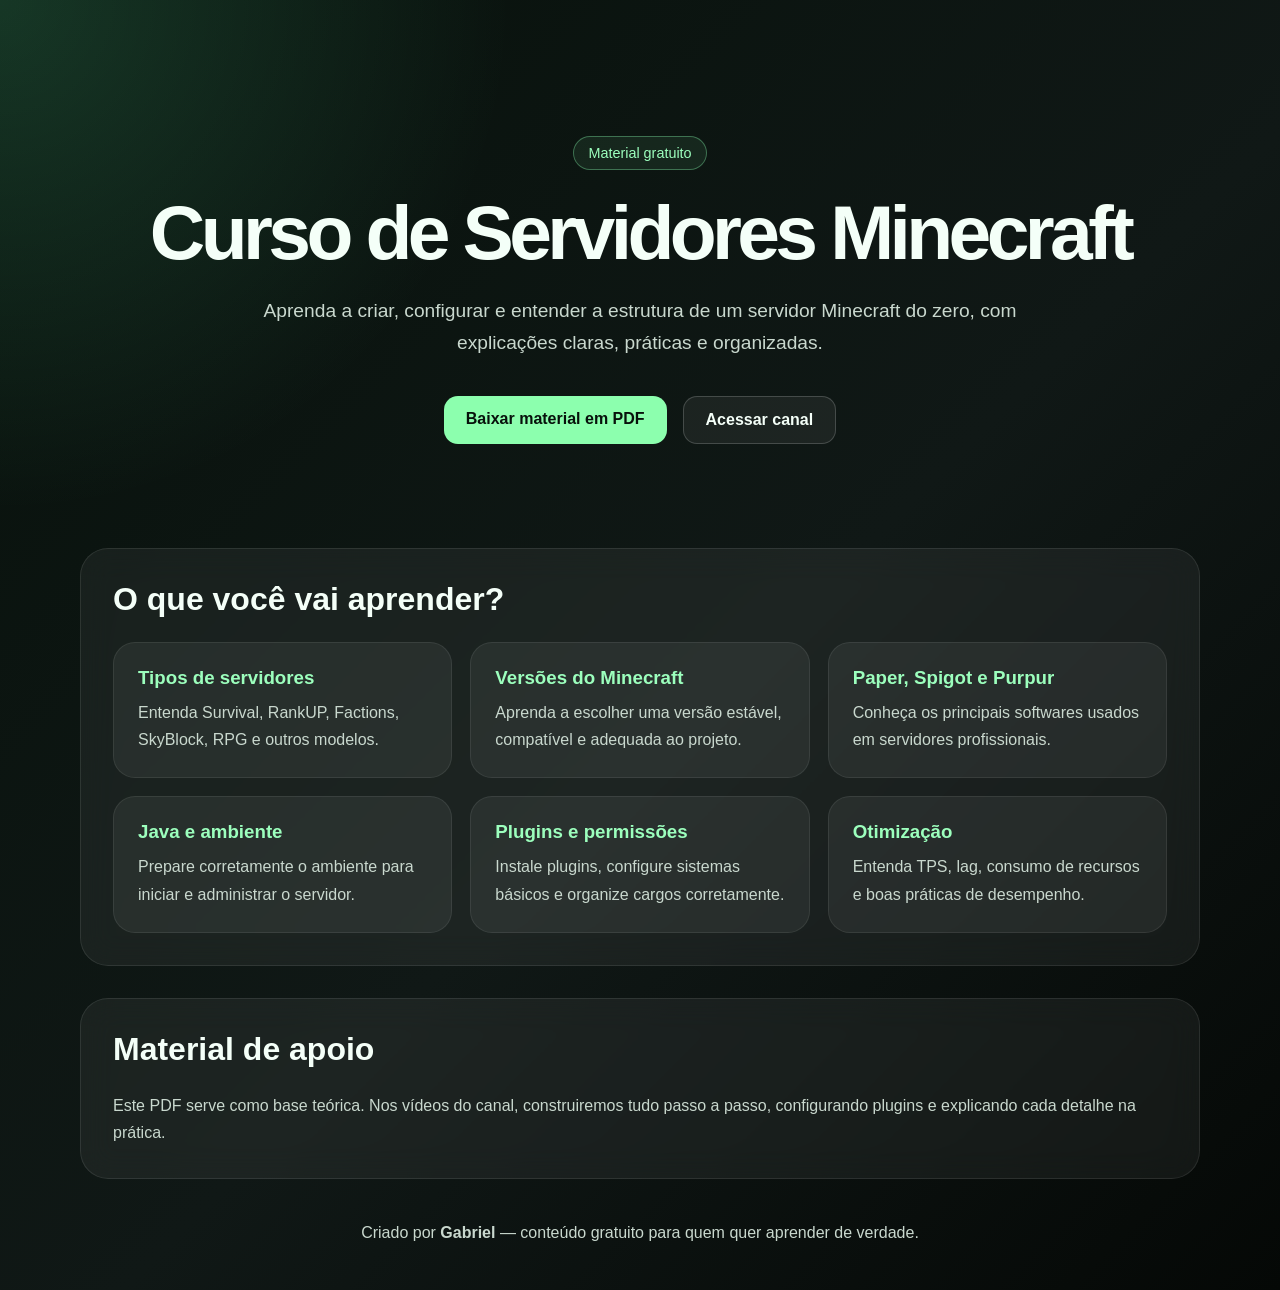
==== index.html @ 4a0dc55e "Update index.html" ====
<!DOCTYPE html>
<html lang="pt-BR">
<head>
  <meta charset="UTF-8" />
  <meta name="viewport" content="width=device-width, initial-scale=1.0" />
  <title>Curso de Servidores Minecraft | Gabriel</title>
  <link rel="stylesheet" href="style.css" />
</head>
<body>
  <main class="page">
    <section class="hero">
      <span class="badge">Material gratuito</span>

      <h1>Curso de Servidores Minecraft</h1>

      <p class="subtitle">
        Aprenda a criar, configurar e entender a estrutura de um servidor Minecraft
        do zero, com explicações claras, práticas e organizadas.
      </p>

      <div class="actions">
        <a class="button primary" href="MATERIAL_DIDÁTICO_CURSO-COMO-MONTAR-SERVIDOR-DE-MINECRAFT.pdf" download>
          Baixar material em PDF
        </a>

        <a class="button secondary" href="https://www.youtube.com/" target="_blank">
          Acessar canal
        </a>
      </div>
    </section>

    <section class="content">
      <h2>O que você vai aprender?</h2>

      <div class="grid">
        <article class="card">
          <h3>Tipos de servidores</h3>
          <p>Entenda Survival, RankUP, Factions, SkyBlock, RPG e outros modelos.</p>
        </article>

        <article class="card">
          <h3>Versões do Minecraft</h3>
          <p>Aprenda a escolher uma versão estável, compatível e adequada ao projeto.</p>
        </article>

        <article class="card">
          <h3>Paper, Spigot e Purpur</h3>
          <p>Conheça os principais softwares usados em servidores profissionais.</p>
        </article>

        <article class="card">
          <h3>Java e ambiente</h3>
          <p>Prepare corretamente o ambiente para iniciar e administrar o servidor.</p>
        </article>

        <article class="card">
          <h3>Plugins e permissões</h3>
          <p>Instale plugins, configure sistemas básicos e organize cargos corretamente.</p>
        </article>

        <article class="card">
          <h3>Otimização</h3>
          <p>Entenda TPS, lag, consumo de recursos e boas práticas de desempenho.</p>
        </article>
      </div>
    </section>

    <section class="notice">
      <h2>Material de apoio</h2>
      <p>
        Este PDF serve como base teórica. Nos vídeos do canal, construiremos tudo
        passo a passo, configurando plugins e explicando cada detalhe na prática.
      </p>
    </section>

    <footer>
      <p>
        Criado por <strong>Gabriel</strong> — conteúdo gratuito para quem quer aprender de verdade.
      </p>
    </footer>
  </main>
</body>
</html>
---- style.css ----
* {
  box-sizing: border-box;
  margin: 0;
  padding: 0;
}

body {
  font-family: Inter, Arial, sans-serif;
  background:
    radial-gradient(circle at top left, rgba(102, 255, 178, 0.16), transparent 32rem),
    linear-gradient(135deg, #07110b, #101816 55%, #050806);
  color: #f4fff8;
  min-height: 100vh;
}

.page {
  width: min(1120px, 92%);
  margin: 0 auto;
  padding: 64px 0 32px;
}

.hero {
  text-align: center;
  padding: 72px 24px;
}

.badge {
  display: inline-block;
  margin-bottom: 24px;
  padding: 8px 14px;
  border: 1px solid rgba(137, 255, 177, 0.35);
  border-radius: 999px;
  color: #9cffbd;
  background: rgba(137, 255, 177, 0.08);
  font-size: 0.9rem;
}

h1 {
  font-size: clamp(2.4rem, 6vw, 5rem);
  line-height: 1;
  margin-bottom: 24px;
  letter-spacing: -0.06em;
}

.subtitle {
  max-width: 760px;
  margin: 0 auto;
  color: #c9d8ce;
  font-size: 1.2rem;
  line-height: 1.7;
}

.actions {
  margin-top: 36px;
  display: flex;
  justify-content: center;
  gap: 16px;
  flex-wrap: wrap;
}

.button {
  text-decoration: none;
  padding: 14px 22px;
  border-radius: 14px;
  font-weight: 700;
  transition: 0.2s ease;
}

.button:hover {
  transform: translateY(-2px);
}

.primary {
  background: #8cffae;
  color: #07110b;
}

.secondary {
  color: #f4fff8;
  border: 1px solid rgba(255, 255, 255, 0.18);
  background: rgba(255, 255, 255, 0.06);
}

.content,
.notice {
  margin-top: 32px;
  padding: 32px;
  border-radius: 28px;
  background: rgba(255, 255, 255, 0.055);
  border: 1px solid rgba(255, 255, 255, 0.09);
  backdrop-filter: blur(16px);
}

h2 {
  font-size: 2rem;
  margin-bottom: 24px;
}

.grid {
  display: grid;
  grid-template-columns: repeat(3, 1fr);
  gap: 18px;
}

.card {
  padding: 24px;
  border-radius: 22px;
  background: rgba(255, 255, 255, 0.06);
  border: 1px solid rgba(255, 255, 255, 0.08);
}

.card h3 {
  margin-bottom: 10px;
  color: #9cffbd;
}

.card p,
.notice p,
footer p {
  color: #c9d8ce;
  line-height: 1.7;
}

footer {
  text-align: center;
  padding: 40px 0 12px;
}

@media (max-width: 860px) {
  .grid {
    grid-template-columns: 1fr;
  }

  .hero {
    padding: 48px 0;
  }

  .content,
  .notice {
    padding: 24px;
  }
}
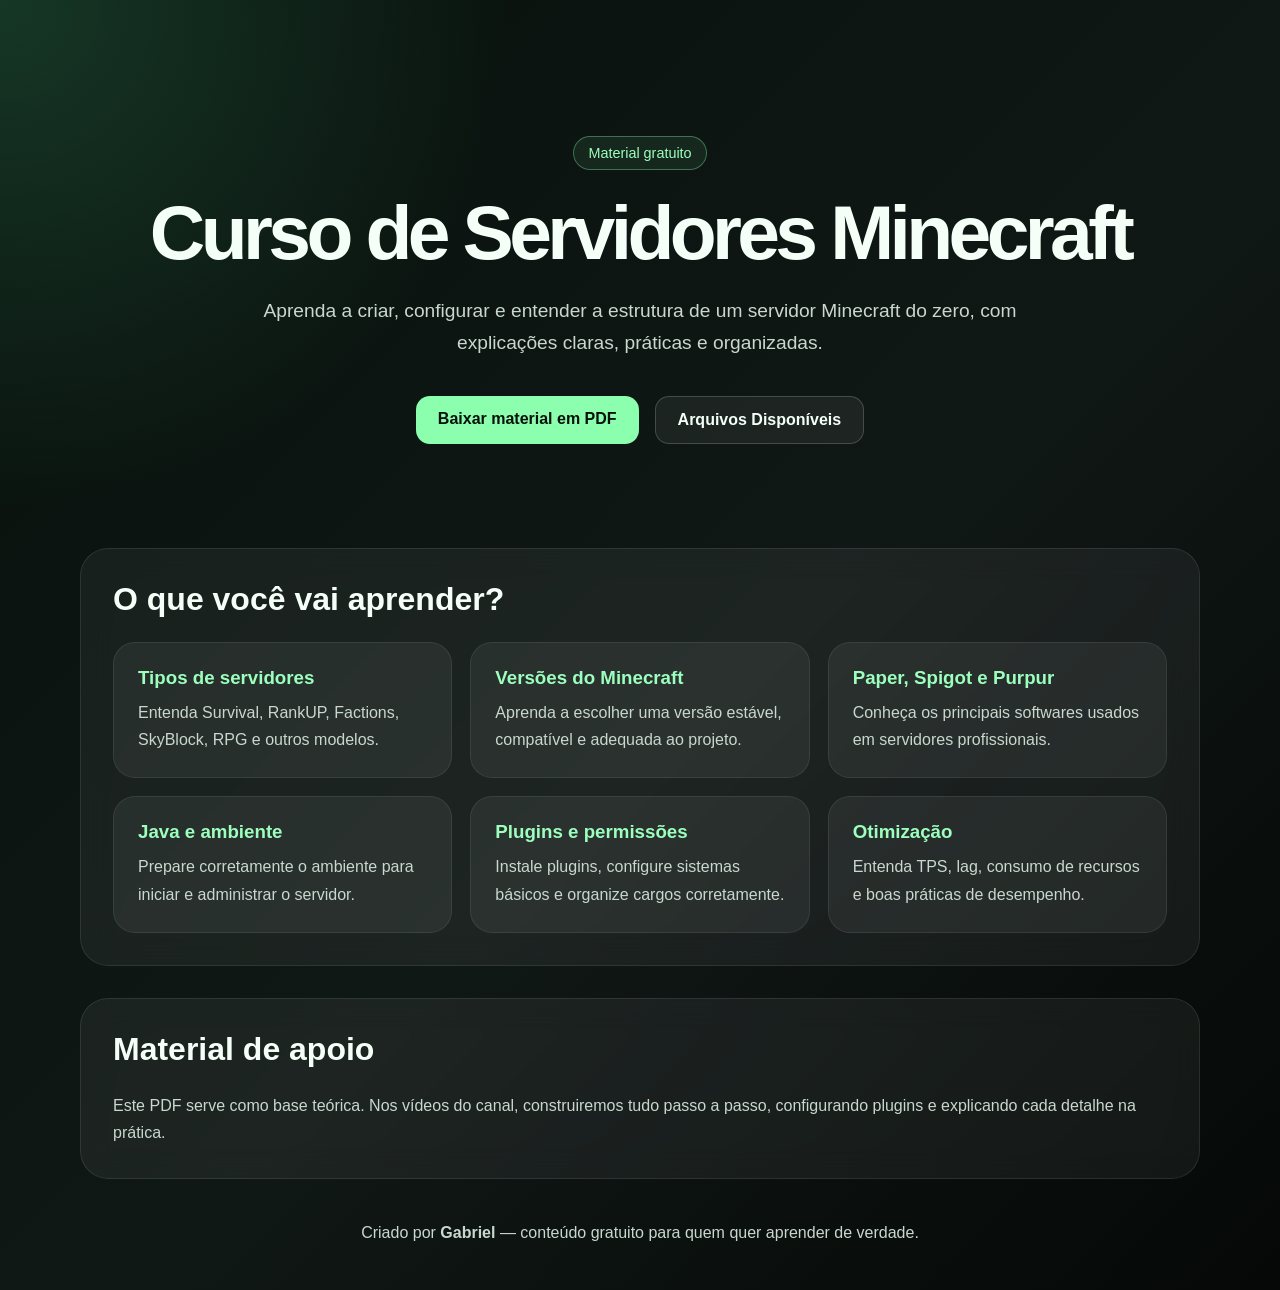
==== commit fb109a77: "Update index.html" ====
--- a/index.html
+++ b/index.html
@@ -23,8 +23,8 @@
           Baixar material em PDF
         </a>
 
-        <a class="button secondary" href="https://www.youtube.com/" target="_blank">
-          Acessar canal
+        <a class="button secondary" href="https://www.youtube.com/@bielrodrigueslima" target="_blank">
+          Arquivos Disponíveis
         </a>
       </div>
     </section>
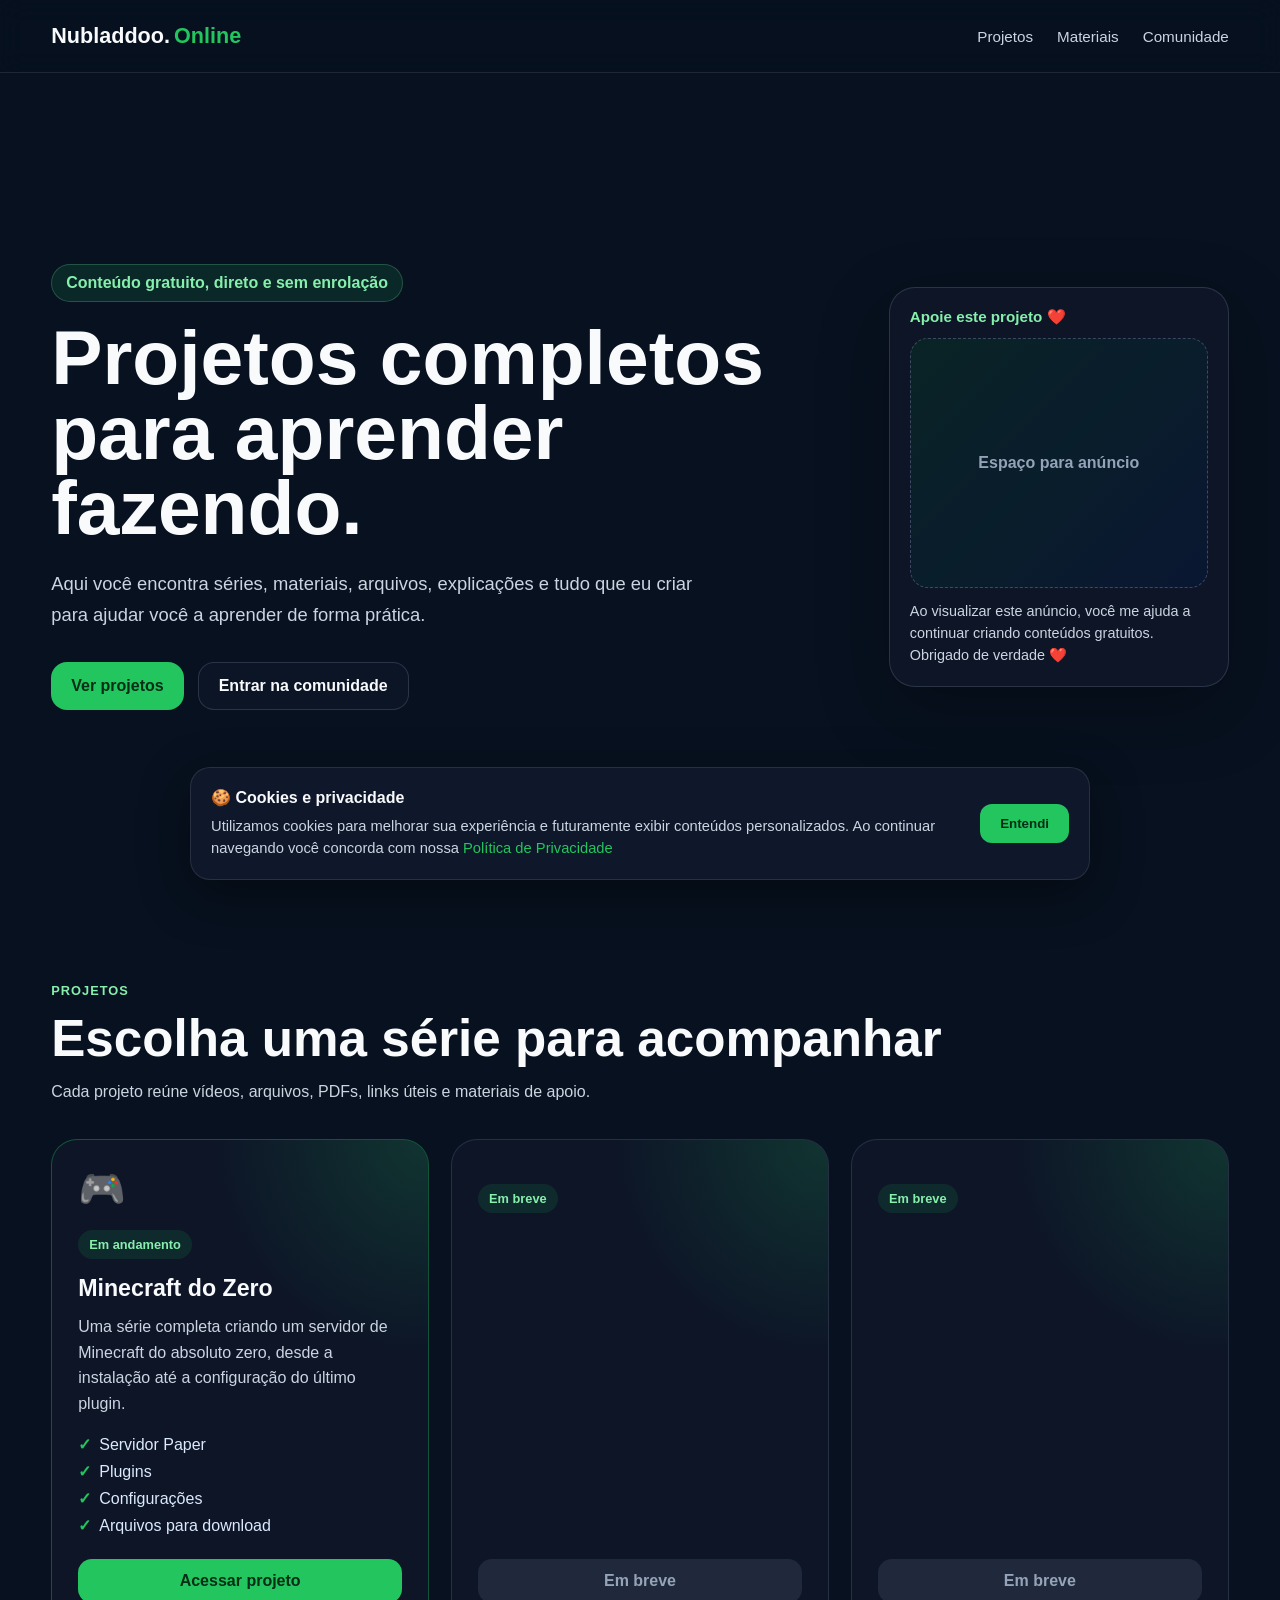
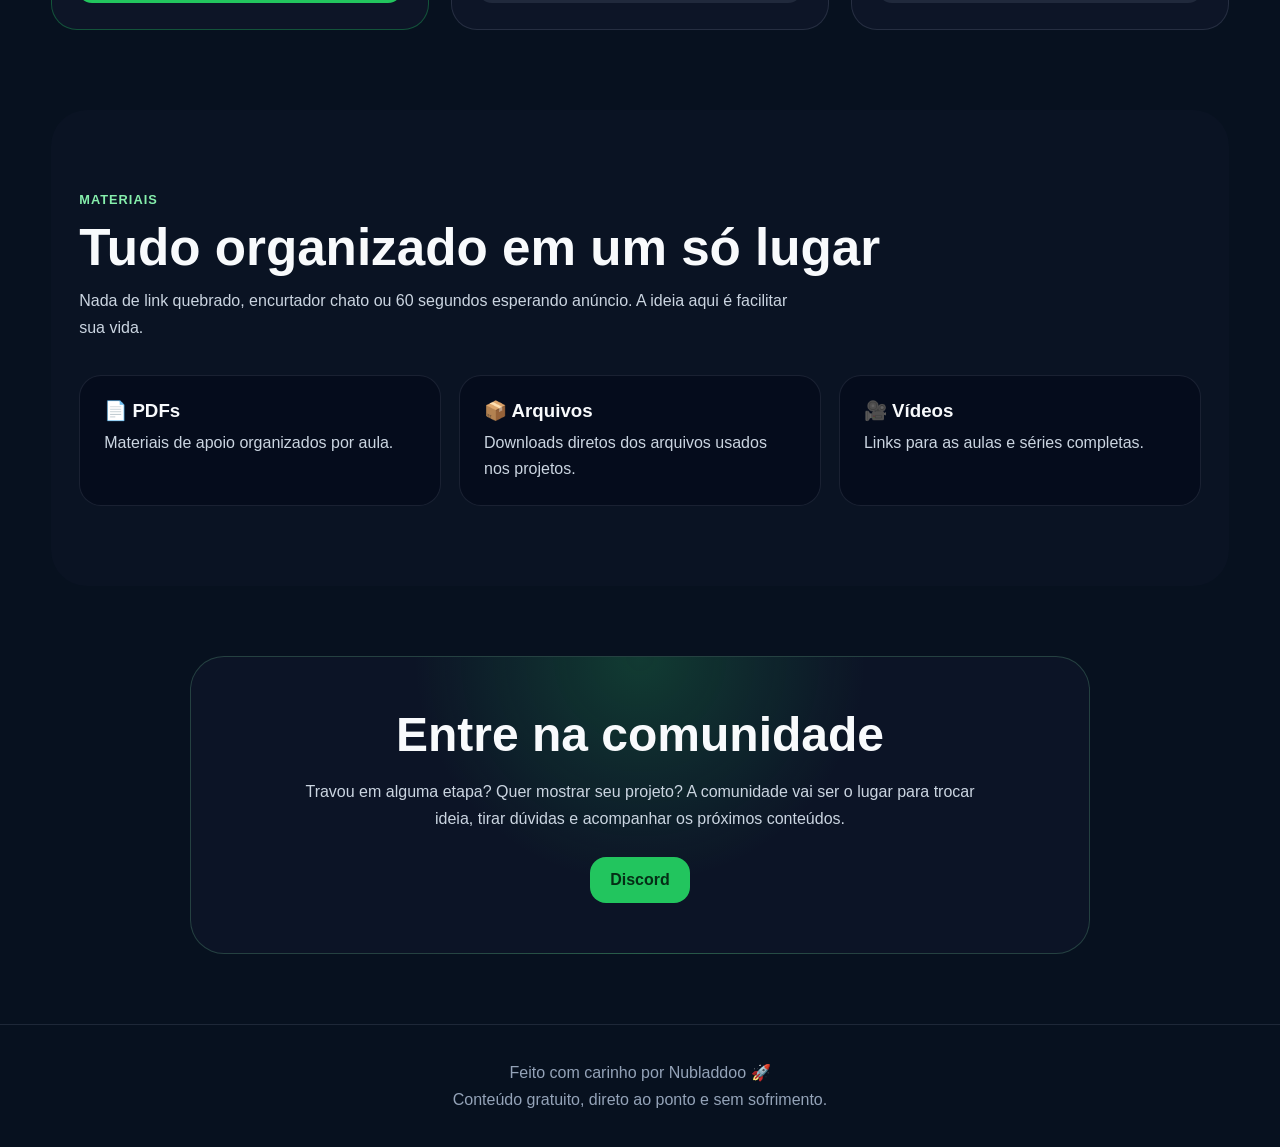
==== commit 22300c9c: "Add files via upload" ====
--- a/index.html
+++ b/index.html
@@ -1,83 +1,206 @@
-<!DOCTYPE html>
-<html lang="pt-BR">
-<head>
-  <meta charset="UTF-8" />
-  <meta name="viewport" content="width=device-width, initial-scale=1.0" />
-  <title>Curso de Servidores Minecraft | Gabriel</title>
-  <link rel="stylesheet" href="style.css" />
-</head>
-<body>
-  <main class="page">
-    <section class="hero">
-      <span class="badge">Material gratuito</span>
-
-      <h1>Curso de Servidores Minecraft</h1>
-
-      <p class="subtitle">
-        Aprenda a criar, configurar e entender a estrutura de um servidor Minecraft
-        do zero, com explicações claras, práticas e organizadas.
-      </p>
-
-      <div class="actions">
-        <a class="button primary" href="MATERIAL_DIDÁTICO_CURSO-COMO-MONTAR-SERVIDOR-DE-MINECRAFT.pdf" download>
-          Baixar material em PDF
-        </a>
-
-        <a class="button secondary" href="https://www.youtube.com/@bielrodrigueslima" target="_blank">
-          Arquivos Disponíveis
-        </a>
-      </div>
-    </section>
-
-    <section class="content">
-      <h2>O que você vai aprender?</h2>
-
-      <div class="grid">
-        <article class="card">
-          <h3>Tipos de servidores</h3>
-          <p>Entenda Survival, RankUP, Factions, SkyBlock, RPG e outros modelos.</p>
-        </article>
-
-        <article class="card">
-          <h3>Versões do Minecraft</h3>
-          <p>Aprenda a escolher uma versão estável, compatível e adequada ao projeto.</p>
-        </article>
-
-        <article class="card">
-          <h3>Paper, Spigot e Purpur</h3>
-          <p>Conheça os principais softwares usados em servidores profissionais.</p>
-        </article>
-
-        <article class="card">
-          <h3>Java e ambiente</h3>
-          <p>Prepare corretamente o ambiente para iniciar e administrar o servidor.</p>
-        </article>
-
-        <article class="card">
-          <h3>Plugins e permissões</h3>
-          <p>Instale plugins, configure sistemas básicos e organize cargos corretamente.</p>
-        </article>
-
-        <article class="card">
-          <h3>Otimização</h3>
-          <p>Entenda TPS, lag, consumo de recursos e boas práticas de desempenho.</p>
-        </article>
-      </div>
-    </section>
-
-    <section class="notice">
-      <h2>Material de apoio</h2>
-      <p>
-        Este PDF serve como base teórica. Nos vídeos do canal, construiremos tudo
-        passo a passo, configurando plugins e explicando cada detalhe na prática.
-      </p>
-    </section>
-
-    <footer>
-      <p>
-        Criado por <strong>Gabriel</strong> — conteúdo gratuito para quem quer aprender de verdade.
-      </p>
-    </footer>
-  </main>
-</body>
-</html>
+<!DOCTYPE html>
+<html lang="pt-BR">
+<head>
+  <meta charset="UTF-8" />
+  <meta name="viewport" content="width=device-width, initial-scale=1.0" />
+
+  <title>Nubladdoo Online</title>
+  <meta name="description" content="Projetos, materiais, aulas e conteúdos criados por Nubladdoo." />
+
+  <link rel="stylesheet" href="style.css" />
+
+  <!-- Google AdSense futuramente aqui -->
+</head>
+<body>
+  <header class="header">
+    <nav class="nav">
+      <a href="/" class="logo">Nubladdoo.<span>Online</span></a>
+
+      <div class="nav-links">
+        <a href="#projetos">Projetos</a>
+        <a href="#materiais">Materiais</a>
+        <a href="#comunidade">Comunidade</a>
+      </div>
+    </nav>
+  </header>
+
+  <main>
+    <section class="hero">
+      <div class="hero-content">
+        <span class="tag">Conteúdo gratuito, direto e sem enrolação</span>
+
+        <h1>Projetos completos para aprender fazendo.</h1>
+
+        <p>
+          Aqui você encontra séries, materiais, arquivos, explicações e tudo que eu criar
+          para ajudar você a aprender de forma prática.
+        </p>
+
+        <div class="hero-actions">
+          <a href="#projetos" class="btn primary">Ver projetos</a>
+          <a href="#comunidade" class="btn secondary">Entrar na comunidade</a>
+        </div>
+      </div>
+
+      <aside class="ad-box">
+        <p class="ad-label">Apoie este projeto ❤️</p>
+
+        <div class="ad-placeholder">
+          Espaço para anúncio
+        </div>
+
+        <p class="ad-text">
+          Ao visualizar este anúncio, você me ajuda a continuar criando conteúdos gratuitos.
+          Obrigado de verdade ❤️
+        </p>
+      </aside>
+    </section>
+
+    <section id="projetos" class="section">
+      <div class="section-title">
+        <span>Projetos</span>
+        <h2>Escolha uma série para acompanhar</h2>
+        <p>
+          Cada projeto reúne vídeos, arquivos, PDFs, links úteis e materiais de apoio.
+        </p>
+      </div>
+
+      <div class="projects-grid">
+        <article class="project-card featured">
+          <div class="project-icon">🎮</div>
+          <span class="project-status">Em andamento</span>
+
+          <h3>Minecraft do Zero</h3>
+
+          <p>
+            Uma série completa criando um servidor de Minecraft do absoluto zero,
+            desde a instalação até a configuração do último plugin.
+          </p>
+
+          <ul>
+            <li>Servidor Paper</li>
+            <li>Plugins</li>
+            <li>Configurações</li>
+            <li>Arquivos para download</li>
+          </ul>
+
+          <a href="projetos/minecraft.html" class="card-link">Acessar projeto</a>
+        </article>
+
+        <article class="project-card coming">
+          <div class="project-icon"></div>
+          <span class="project-status">Em breve</span>
+
+          <h3></h3>
+
+          <p>
+            
+          </p>
+
+          <a href="#" class="card-link disabled">Em breve</a>
+        </article>
+
+        <article class="project-card coming">
+          <div class="project-icon"></div>
+          <span class="project-status">Em breve</span>
+
+          <h3></h3>
+
+          <p>
+            
+          </p>
+
+          <a href="#" class="card-link disabled">Em breve</a>
+        </article>
+      </div>
+    </section>
+
+    <section id="materiais" class="section soft">
+      <div class="section-title">
+        <span>Materiais</span>
+        <h2>Tudo organizado em um só lugar</h2>
+        <p>
+          Nada de link quebrado, encurtador chato ou 60 segundos esperando anúncio.
+          A ideia aqui é facilitar sua vida.
+        </p>
+      </div>
+
+      <div class="features">
+        <div class="feature">
+          <h3>📄 PDFs</h3>
+          <p>Materiais de apoio organizados por aula.</p>
+        </div>
+
+        <div class="feature">
+          <h3>📦 Arquivos</h3>
+          <p>Downloads diretos dos arquivos usados nos projetos.</p>
+        </div>
+
+        <div class="feature">
+          <h3>🎥 Vídeos</h3>
+          <p>Links para as aulas e séries completas.</p>
+        </div>
+      </div>
+    </section>
+
+    <section id="comunidade" class="community">
+      <h2>Entre na comunidade</h2>
+      <p>
+        Travou em alguma etapa? Quer mostrar seu projeto? A comunidade vai ser o lugar
+        para trocar ideia, tirar dúvidas e acompanhar os próximos conteúdos.
+      </p>
+
+      <a href="https://discord.gg/9QqcjNRvB5" target="_blank" class="btn primary">Discord</a>
+    </section>
+  </main>
+
+  <footer class="footer">
+    <p>Feito com carinho por Nubladdoo 🚀</p>
+    <p>Conteúdo gratuito, direto ao ponto e sem sofrimento.</p>
+  </footer>
+
+  <div id="cookieBanner" class="cookie-banner">
+
+<div>
+
+<strong>🍪 Cookies e privacidade</strong>
+
+<p>
+Utilizamos cookies para melhorar sua experiência e futuramente
+exibir conteúdos personalizados.
+
+Ao continuar navegando você concorda com nossa
+<a href="privacidade.html">
+Política de Privacidade
+</a>
+</p>
+
+</div>
+
+<button onclick="acceptCookies()">
+
+Entendi
+
+</button>
+
+</div>
+
+<script>
+
+if(localStorage.getItem("cookieAccepted")){
+
+document.getElementById("cookieBanner").style.display="none";
+
+}
+
+function acceptCookies(){
+
+localStorage.setItem("cookieAccepted","true");
+
+document.getElementById("cookieBanner").style.display="none";
+
+}
+
+</script>
+</body>
+</html>
--- a/style.css
+++ b/style.css
@@ -1,142 +1,582 @@
-* {
-  box-sizing: border-box;
-  margin: 0;
-  padding: 0;
-}
-
-body {
-  font-family: Inter, Arial, sans-serif;
-  background:
-    radial-gradient(circle at top left, rgba(102, 255, 178, 0.16), transparent 32rem),
-    linear-gradient(135deg, #07110b, #101816 55%, #050806);
-  color: #f4fff8;
-  min-height: 100vh;
-}
-
-.page {
-  width: min(1120px, 92%);
-  margin: 0 auto;
-  padding: 64px 0 32px;
-}
-
-.hero {
-  text-align: center;
-  padding: 72px 24px;
-}
-
-.badge {
-  display: inline-block;
-  margin-bottom: 24px;
-  padding: 8px 14px;
-  border: 1px solid rgba(137, 255, 177, 0.35);
-  border-radius: 999px;
-  color: #9cffbd;
-  background: rgba(137, 255, 177, 0.08);
-  font-size: 0.9rem;
-}
-
-h1 {
-  font-size: clamp(2.4rem, 6vw, 5rem);
-  line-height: 1;
-  margin-bottom: 24px;
-  letter-spacing: -0.06em;
-}
-
-.subtitle {
-  max-width: 760px;
-  margin: 0 auto;
-  color: #c9d8ce;
-  font-size: 1.2rem;
-  line-height: 1.7;
-}
-
-.actions {
-  margin-top: 36px;
-  display: flex;
-  justify-content: center;
-  gap: 16px;
-  flex-wrap: wrap;
-}
-
-.button {
-  text-decoration: none;
-  padding: 14px 22px;
-  border-radius: 14px;
-  font-weight: 700;
-  transition: 0.2s ease;
-}
-
-.button:hover {
-  transform: translateY(-2px);
-}
-
-.primary {
-  background: #8cffae;
-  color: #07110b;
-}
-
-.secondary {
-  color: #f4fff8;
-  border: 1px solid rgba(255, 255, 255, 0.18);
-  background: rgba(255, 255, 255, 0.06);
-}
-
-.content,
-.notice {
-  margin-top: 32px;
-  padding: 32px;
-  border-radius: 28px;
-  background: rgba(255, 255, 255, 0.055);
-  border: 1px solid rgba(255, 255, 255, 0.09);
-  backdrop-filter: blur(16px);
-}
-
-h2 {
-  font-size: 2rem;
-  margin-bottom: 24px;
-}
-
-.grid {
-  display: grid;
-  grid-template-columns: repeat(3, 1fr);
-  gap: 18px;
-}
-
-.card {
-  padding: 24px;
-  border-radius: 22px;
-  background: rgba(255, 255, 255, 0.06);
-  border: 1px solid rgba(255, 255, 255, 0.08);
-}
-
-.card h3 {
-  margin-bottom: 10px;
-  color: #9cffbd;
-}
-
-.card p,
-.notice p,
-footer p {
-  color: #c9d8ce;
-  line-height: 1.7;
-}
-
-footer {
-  text-align: center;
-  padding: 40px 0 12px;
-}
-
-@media (max-width: 860px) {
-  .grid {
-    grid-template-columns: 1fr;
-  }
-
-  .hero {
-    padding: 48px 0;
-  }
-
-  .content,
-  .notice {
-    padding: 24px;
-  }
-}
+* {
+  margin: 0;
+  padding: 0;
+  box-sizing: border-box;
+}
+
+html {
+  scroll-behavior: smooth;
+}
+
+body {
+  font-family: Arial, Helvetica, sans-serif;
+  background: #07111f;
+  color: #f8fafc;
+}
+
+a {
+  color: inherit;
+  text-decoration: none;
+}
+
+.header {
+  position: sticky;
+  top: 0;
+  z-index: 20;
+  background: rgba(7, 17, 31, 0.85);
+  backdrop-filter: blur(14px);
+  border-bottom: 1px solid rgba(148, 163, 184, 0.16);
+}
+
+.nav {
+  width: min(1180px, 92%);
+  margin: 0 auto;
+  height: 72px;
+  display: flex;
+  justify-content: space-between;
+  align-items: center;
+}
+
+.logo {
+  font-size: 1.35rem;
+  font-weight: 900;
+}
+
+.logo span {
+  color: #22c55e;
+  margin-left: 4px;
+}
+
+.nav-links {
+  display: flex;
+  gap: 24px;
+  color: #cbd5e1;
+  font-size: 0.95rem;
+}
+
+.nav-links a:hover {
+  color: #86efac;
+}
+
+.hero {
+  width: min(1180px, 92%);
+  margin: 0 auto;
+  min-height: calc(100vh - 72px);
+  display: grid;
+  grid-template-columns: 1fr 340px;
+  gap: 40px;
+  align-items: center;
+  padding: 54px 0;
+}
+
+.hero-content h1 {
+  font-size: clamp(2.6rem, 6vw, 5rem);
+  line-height: 0.98;
+  max-width: 780px;
+  margin: 18px 0 22px;
+}
+
+.hero-content p {
+  max-width: 680px;
+  color: #cbd5e1;
+  font-size: 1.15rem;
+  line-height: 1.7;
+}
+
+.tag {
+  display: inline-block;
+  padding: 9px 14px;
+  border-radius: 999px;
+  background: rgba(34, 197, 94, 0.13);
+  color: #86efac;
+  border: 1px solid rgba(134, 239, 172, 0.22);
+  font-weight: 700;
+}
+
+.hero-actions {
+  display: flex;
+  flex-wrap: wrap;
+  gap: 14px;
+  margin-top: 32px;
+}
+
+.btn {
+  display: inline-flex;
+  align-items: center;
+  justify-content: center;
+  padding: 14px 20px;
+  border-radius: 16px;
+  font-weight: 800;
+  transition: 0.2s ease;
+}
+
+.btn:hover {
+  transform: translateY(-2px);
+}
+
+.primary {
+  background: #22c55e;
+  color: #052e16;
+}
+
+.secondary {
+  background: rgba(15, 23, 42, 0.75);
+  border: 1px solid rgba(148, 163, 184, 0.22);
+  color: #f8fafc;
+}
+
+.ad-box {
+  background: rgba(15, 23, 42, 0.8);
+  border: 1px solid rgba(148, 163, 184, 0.22);
+  border-radius: 26px;
+  padding: 20px;
+  box-shadow: 0 24px 70px rgba(0, 0, 0, 0.28);
+}
+
+.ad-label {
+  color: #86efac;
+  font-weight: 800;
+  margin-bottom: 12px;
+  font-size: 0.95rem;
+}
+
+.ad-placeholder {
+  height: 250px;
+  border-radius: 18px;
+  background:
+    linear-gradient(135deg, rgba(34, 197, 94, 0.14), rgba(59, 130, 246, 0.1)),
+    rgba(2, 6, 23, 0.7);
+  border: 1px dashed rgba(148, 163, 184, 0.35);
+  display: grid;
+  place-items: center;
+  color: #94a3b8;
+  font-weight: 700;
+}
+
+.ad-text {
+  margin-top: 12px;
+  color: #cbd5e1;
+  font-size: 0.9rem;
+  line-height: 1.55;
+}
+
+.section {
+  width: min(1180px, 92%);
+  margin: 0 auto;
+  padding: 80px 0;
+}
+
+.section-title {
+  margin-bottom: 34px;
+}
+
+.section-title span {
+  color: #86efac;
+  font-weight: 900;
+  text-transform: uppercase;
+  letter-spacing: 0.08em;
+  font-size: 0.8rem;
+}
+
+.section-title h2 {
+  font-size: clamp(2rem, 4vw, 3.2rem);
+  margin: 10px 0;
+}
+
+.section-title p {
+  color: #cbd5e1;
+  max-width: 720px;
+  line-height: 1.7;
+}
+
+.projects-grid {
+  display: grid;
+  grid-template-columns: repeat(3, 1fr);
+  gap: 22px;
+}
+
+.project-card {
+  min-height: 390px;
+  padding: 26px;
+  border-radius: 26px;
+  background: rgba(15, 23, 42, 0.82);
+  border: 1px solid rgba(148, 163, 184, 0.18);
+  display: flex;
+  flex-direction: column;
+  position: relative;
+  overflow: hidden;
+}
+
+.project-card::before {
+  content: "";
+  position: absolute;
+  inset: -1px;
+  background: radial-gradient(circle at top right, rgba(34, 197, 94, 0.18), transparent 35%);
+  pointer-events: none;
+}
+
+.featured {
+  border-color: rgba(34, 197, 94, 0.35);
+}
+
+.project-icon {
+  font-size: 2.4rem;
+  margin-bottom: 18px;
+}
+
+.project-status {
+  width: fit-content;
+  padding: 7px 11px;
+  border-radius: 999px;
+  background: rgba(34, 197, 94, 0.12);
+  color: #86efac;
+  font-size: 0.8rem;
+  font-weight: 800;
+  margin-bottom: 16px;
+}
+
+.project-card h3 {
+  font-size: 1.45rem;
+  margin-bottom: 12px;
+}
+
+.project-card p {
+  color: #cbd5e1;
+  line-height: 1.6;
+  margin-bottom: 18px;
+}
+
+.project-card ul {
+  list-style: none;
+  color: #dbeafe;
+  display: grid;
+  gap: 8px;
+  margin-bottom: 24px;
+}
+
+.project-card li::before {
+  content: "✓";
+  color: #22c55e;
+  margin-right: 8px;
+  font-weight: 900;
+}
+
+.card-link {
+  margin-top: auto;
+  display: inline-flex;
+  justify-content: center;
+  padding: 13px 18px;
+  border-radius: 14px;
+  background: #22c55e;
+  color: #052e16;
+  font-weight: 900;
+}
+
+.card-link.disabled {
+  background: rgba(148, 163, 184, 0.14);
+  color: #94a3b8;
+  pointer-events: none;
+}
+
+.soft {
+  background: rgba(15, 23, 42, 0.42);
+  border-radius: 36px;
+  padding-left: 28px;
+  padding-right: 28px;
+}
+
+.features {
+  display: grid;
+  grid-template-columns: repeat(3, 1fr);
+  gap: 18px;
+}
+
+.feature {
+  padding: 24px;
+  border-radius: 22px;
+  background: rgba(2, 6, 23, 0.52);
+  border: 1px solid rgba(148, 163, 184, 0.14);
+}
+
+.feature h3 {
+  margin-bottom: 8px;
+}
+
+.feature p {
+  color: #cbd5e1;
+  line-height: 1.6;
+}
+
+.community {
+  width: min(900px, 92%);
+  margin: 70px auto;
+  text-align: center;
+  padding: 50px 26px;
+  border-radius: 34px;
+  background:
+    radial-gradient(circle at top, rgba(34, 197, 94, 0.22), transparent 42%),
+    rgba(15, 23, 42, 0.78);
+  border: 1px solid rgba(134, 239, 172, 0.2);
+}
+
+.community h2 {
+  font-size: clamp(2rem, 4vw, 3rem);
+  margin-bottom: 16px;
+}
+
+.community p {
+  color: #cbd5e1;
+  line-height: 1.7;
+  margin: 0 auto 24px;
+  max-width: 700px;
+}
+
+.footer {
+  border-top: 1px solid rgba(148, 163, 184, 0.16);
+  padding: 34px 20px;
+  text-align: center;
+  color: #94a3b8;
+  line-height: 1.7;
+}
+
+@media (max-width: 900px) {
+  .hero {
+    grid-template-columns: 1fr;
+    min-height: auto;
+  }
+
+  .ad-box {
+    max-width: 420px;
+  }
+
+  .projects-grid,
+  .features {
+    grid-template-columns: 1fr;
+  }
+
+  .nav-links {
+    display: none;
+  }
+}
+
+.project-hero {
+  width: min(1180px, 92%);
+  margin: 0 auto;
+  min-height: 520px;
+  display: grid;
+  grid-template-columns: 1fr 340px;
+  gap: 40px;
+  align-items: center;
+  padding: 60px 0;
+}
+
+.project-hero h1 {
+  font-size: clamp(3rem, 7vw, 5.4rem);
+  line-height: 0.95;
+  margin: 18px 0 22px;
+}
+
+.project-hero p {
+  max-width: 720px;
+  color: #cbd5e1;
+  font-size: 1.15rem;
+  line-height: 1.7;
+}
+
+.small-ad .ad-placeholder.small {
+  height: 180px;
+}
+
+.video-grid {
+  display: grid;
+  grid-template-columns: repeat(2, 1fr);
+  gap: 22px;
+}
+
+.video-card {
+  overflow: hidden;
+  border-radius: 26px;
+  background: rgba(15, 23, 42, 0.82);
+  border: 1px solid rgba(148, 163, 184, 0.18);
+}
+
+.video-thumb {
+  height: 220px;
+  display: grid;
+  place-items: center;
+  background:
+    linear-gradient(135deg, rgba(34, 197, 94, 0.24), rgba(59, 130, 246, 0.12)),
+    rgba(2, 6, 23, 0.9);
+  color: #86efac;
+  font-size: 1.8rem;
+  font-weight: 900;
+}
+
+.video-content {
+  padding: 24px;
+}
+
+.video-content h3 {
+  font-size: 1.35rem;
+  margin-bottom: 10px;
+}
+
+.video-content p {
+  color: #cbd5e1;
+  line-height: 1.6;
+  margin-bottom: 20px;
+}
+
+.download-list {
+  display: grid;
+  gap: 16px;
+}
+
+.download-item {
+  display: flex;
+  justify-content: space-between;
+  align-items: center;
+  gap: 24px;
+  padding: 24px;
+  border-radius: 22px;
+  background: rgba(2, 6, 23, 0.56);
+  border: 1px solid rgba(148, 163, 184, 0.16);
+}
+
+.download-item h3 {
+  margin-bottom: 8px;
+}
+
+.download-item p {
+  color: #cbd5e1;
+  line-height: 1.55;
+}
+
+.download-item a {
+  flex-shrink: 0;
+  padding: 12px 18px;
+  border-radius: 14px;
+  background: #22c55e;
+  color: #052e16;
+  font-weight: 900;
+}
+
+.tools-grid {
+  display: grid;
+  grid-template-columns: repeat(4, 1fr);
+  gap: 18px;
+}
+
+.tool-card {
+  padding: 24px;
+  border-radius: 22px;
+  background: rgba(2, 6, 23, 0.56);
+  border: 1px solid rgba(148, 163, 184, 0.16);
+  transition: 0.2s ease;
+}
+
+.tool-card:hover {
+  transform: translateY(-3px);
+  border-color: rgba(34, 197, 94, 0.38);
+}
+
+.tool-card h3 {
+  margin-bottom: 10px;
+}
+
+.tool-card p {
+  color: #cbd5e1;
+  line-height: 1.55;
+}
+
+@media (max-width: 900px) {
+  .project-hero {
+    grid-template-columns: 1fr;
+    min-height: auto;
+  }
+
+  .video-grid,
+  .tools-grid {
+    grid-template-columns: 1fr;
+  }
+
+  .download-item {
+    flex-direction: column;
+    align-items: flex-start;
+  }
+
+  .download-item a {
+    width: 100%;
+    text-align: center;
+  }
+}
+
+.cookie-banner{
+
+position:fixed;
+
+bottom:20px;
+
+left:50%;
+
+transform:translateX(-50%);
+
+width:min(900px,92%);
+
+padding:20px;
+
+border-radius:20px;
+
+background:#0f172a;
+
+border:1px solid rgba(255,255,255,.1);
+
+display:flex;
+
+justify-content:space-between;
+
+align-items:center;
+
+gap:20px;
+
+z-index:9999;
+
+box-shadow:0 15px 50px rgba(0,0,0,.4);
+
+}
+
+.cookie-banner p{
+
+margin-top:8px;
+
+color:#cbd5e1;
+
+font-size:.92rem;
+
+line-height:1.5;
+
+}
+
+.cookie-banner a{
+
+color:#22c55e;
+
+}
+
+.cookie-banner button{
+
+border:none;
+
+cursor:pointer;
+
+padding:12px 20px;
+
+border-radius:12px;
+
+font-weight:800;
+
+background:#22c55e;
+
+color:#052e16;
+
+}
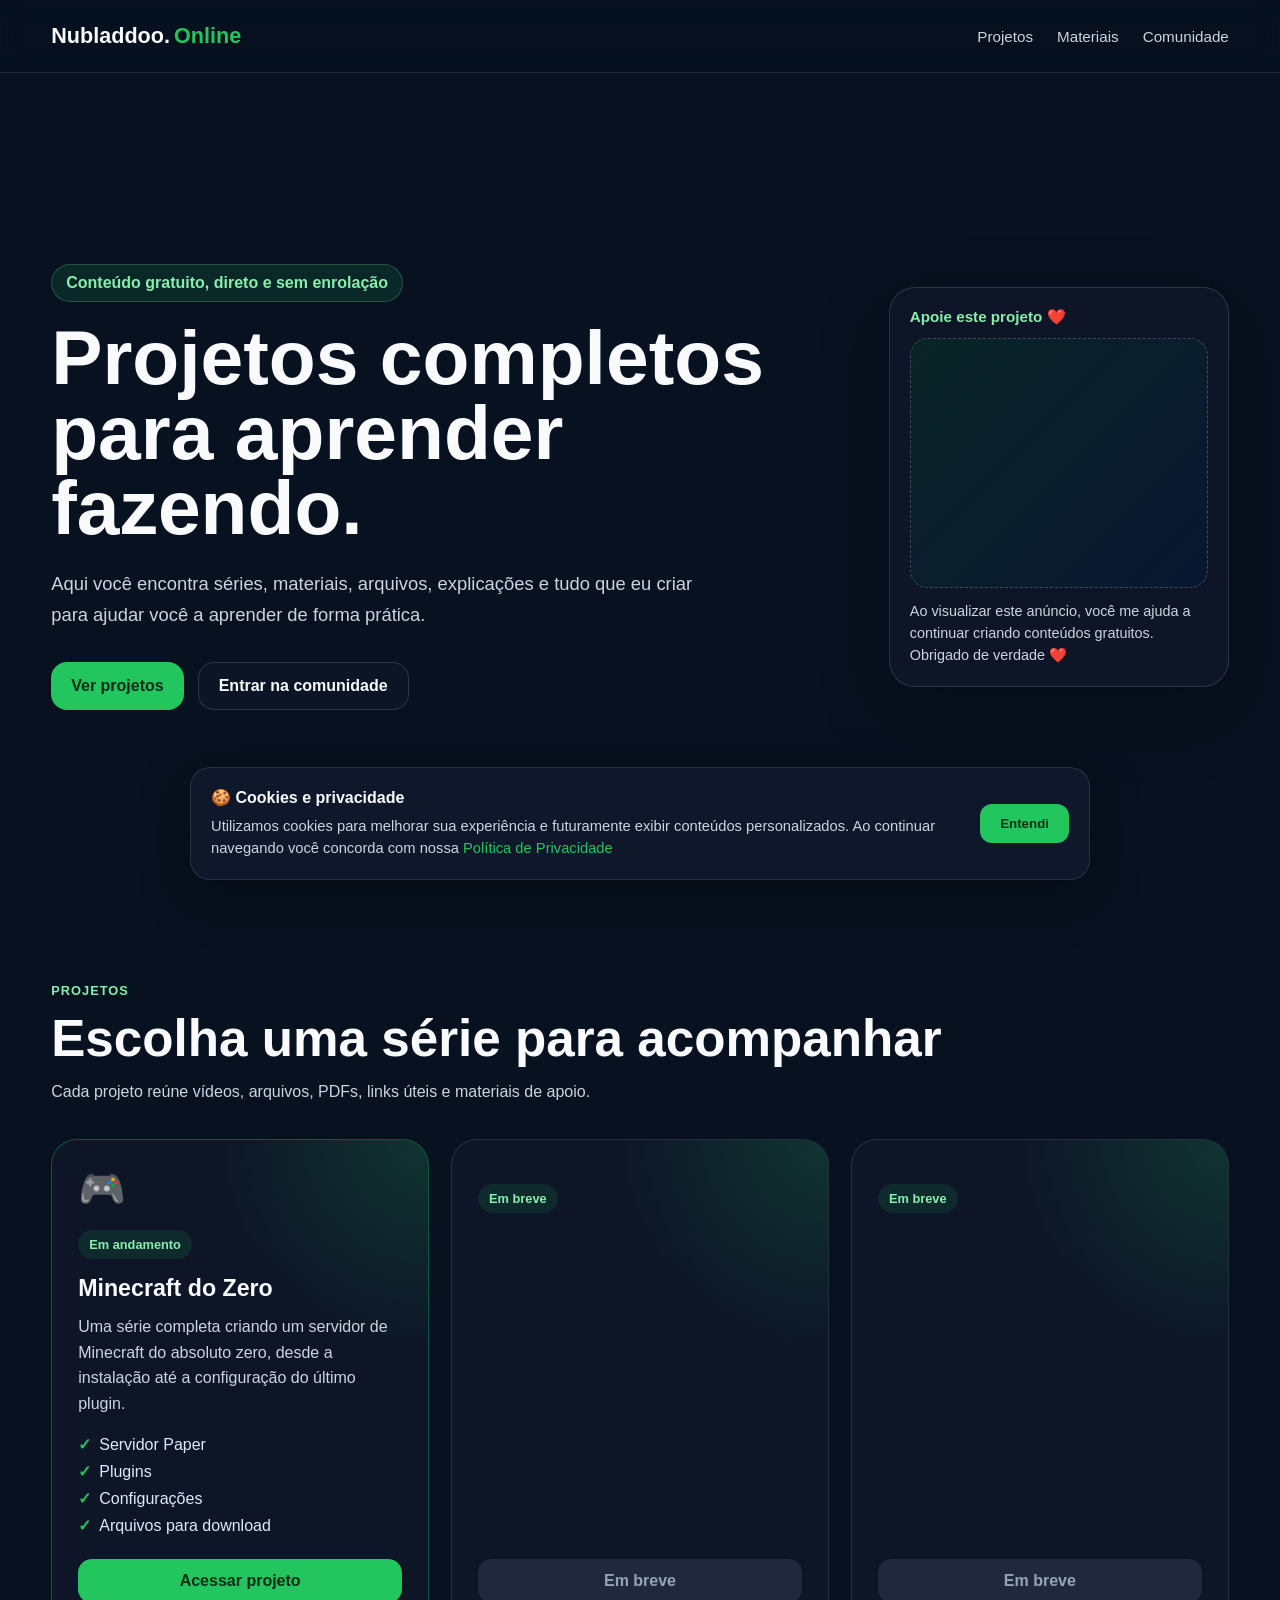
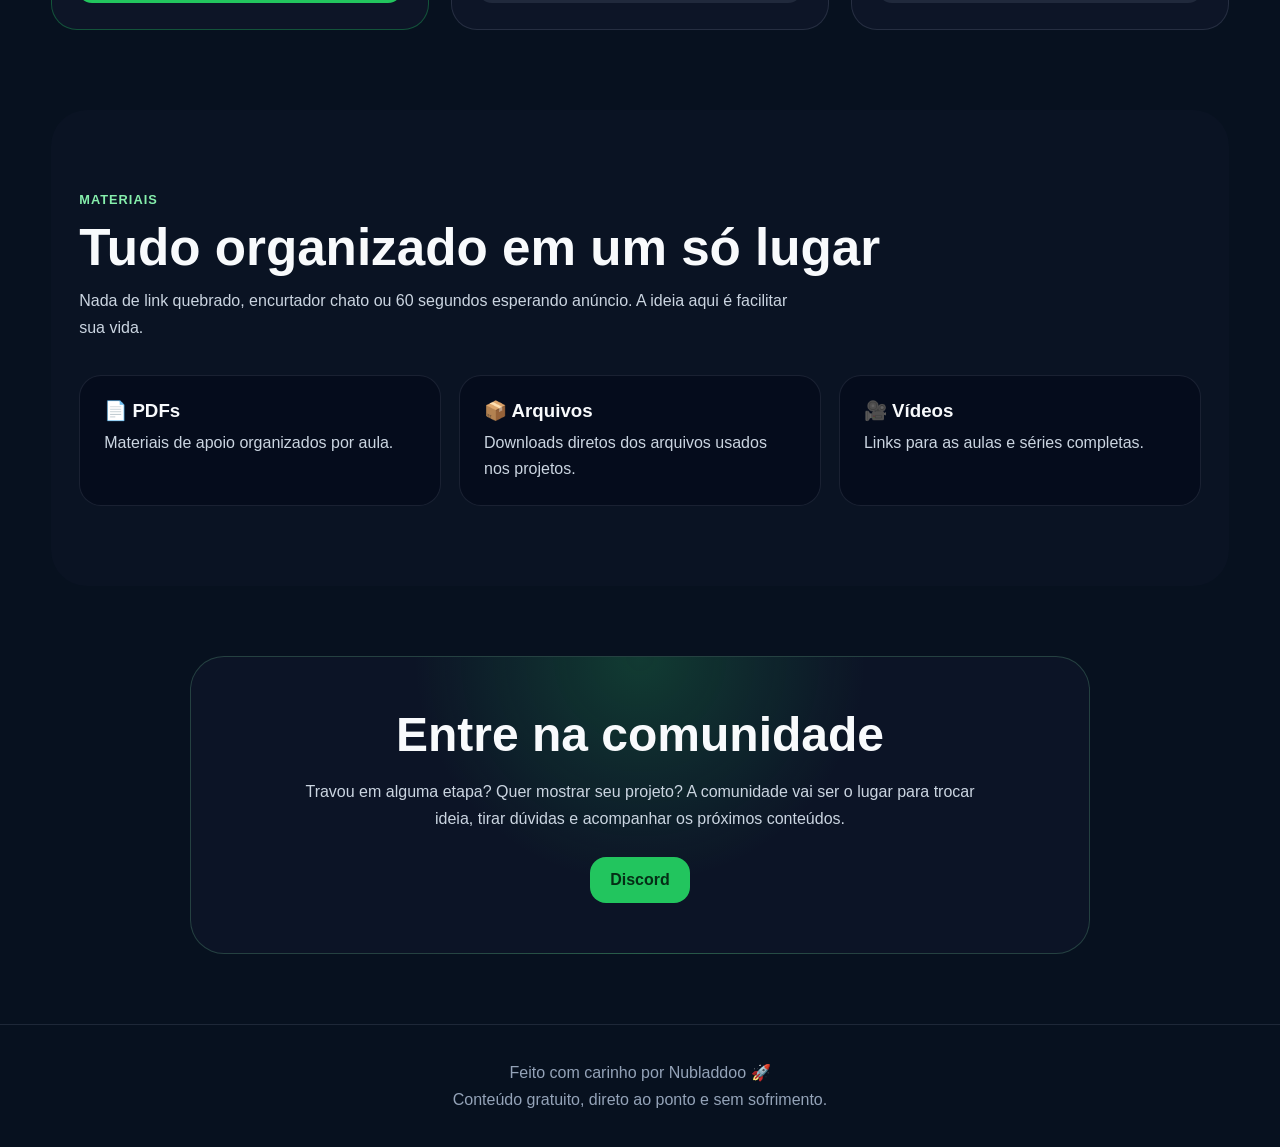
==== commit d5c13d11: "Update index.html" ====
--- a/index.html
+++ b/index.html
@@ -9,7 +9,8 @@
 
   <link rel="stylesheet" href="style.css" />
 
-  <!-- Google AdSense futuramente aqui -->
+  <script async src="https://pagead2.googlesyndication.com/pagead/js/adsbygoogle.js?client=ca-pub-6918457268486942"
+     crossorigin="anonymous"></script>
 </head>
 <body>
   <header class="header">
@@ -46,7 +47,19 @@
         <p class="ad-label">Apoie este projeto ❤️</p>
 
         <div class="ad-placeholder">
-          Espaço para anúncio
+          <script async src="https://pagead2.googlesyndication.com/pagead/js/adsbygoogle.js?client=ca-pub-6918457268486942"
+     crossorigin="anonymous"></script>
+<!-- anuncio unico -->
+<ins class="adsbygoogle"
+     style="display:block"
+     data-ad-client="ca-pub-6918457268486942"
+     data-ad-slot="7745571761"
+     data-ad-format="auto"
+     data-full-width-responsive="true"></ins>
+<script>
+     (adsbygoogle = window.adsbygoogle || []).push({});
+</script>
+
         </div>
 
         <p class="ad-text">
@@ -203,4 +216,4 @@
 
 </script>
 </body>
-</html>+</html>
